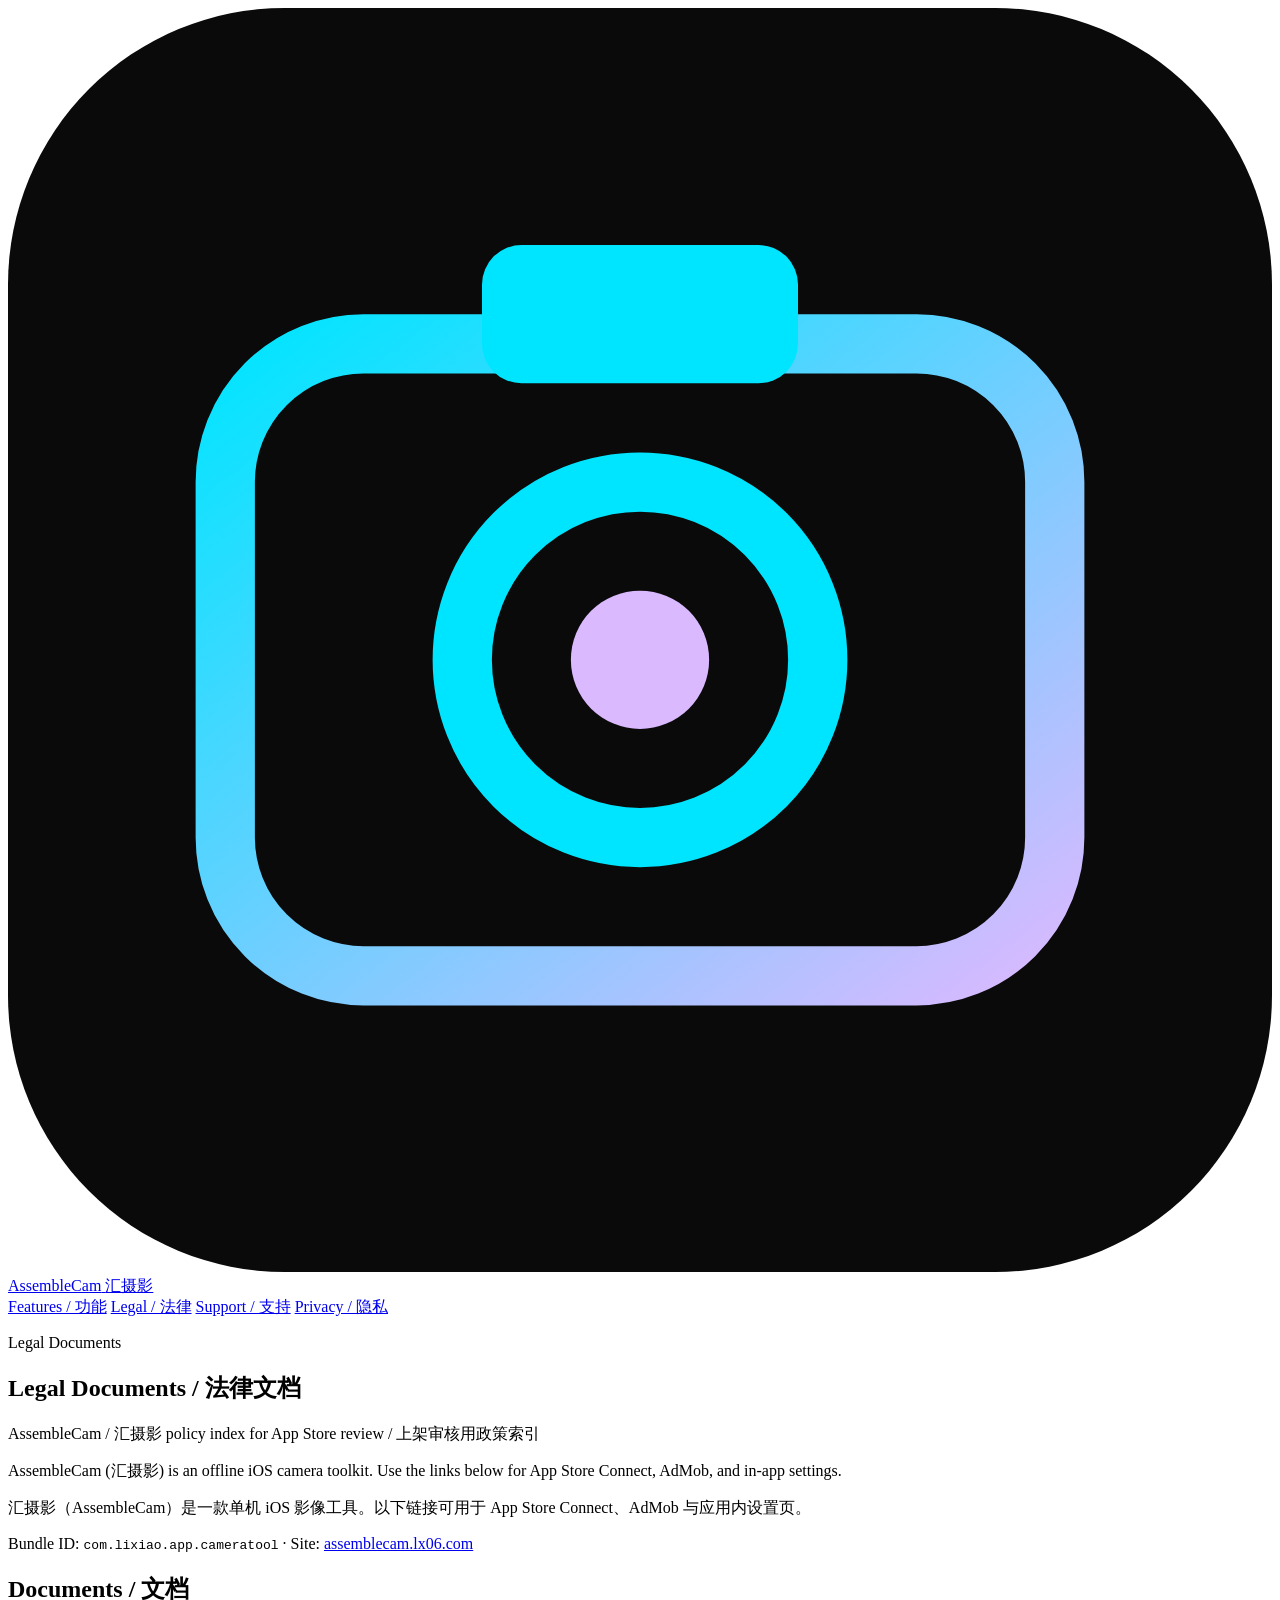
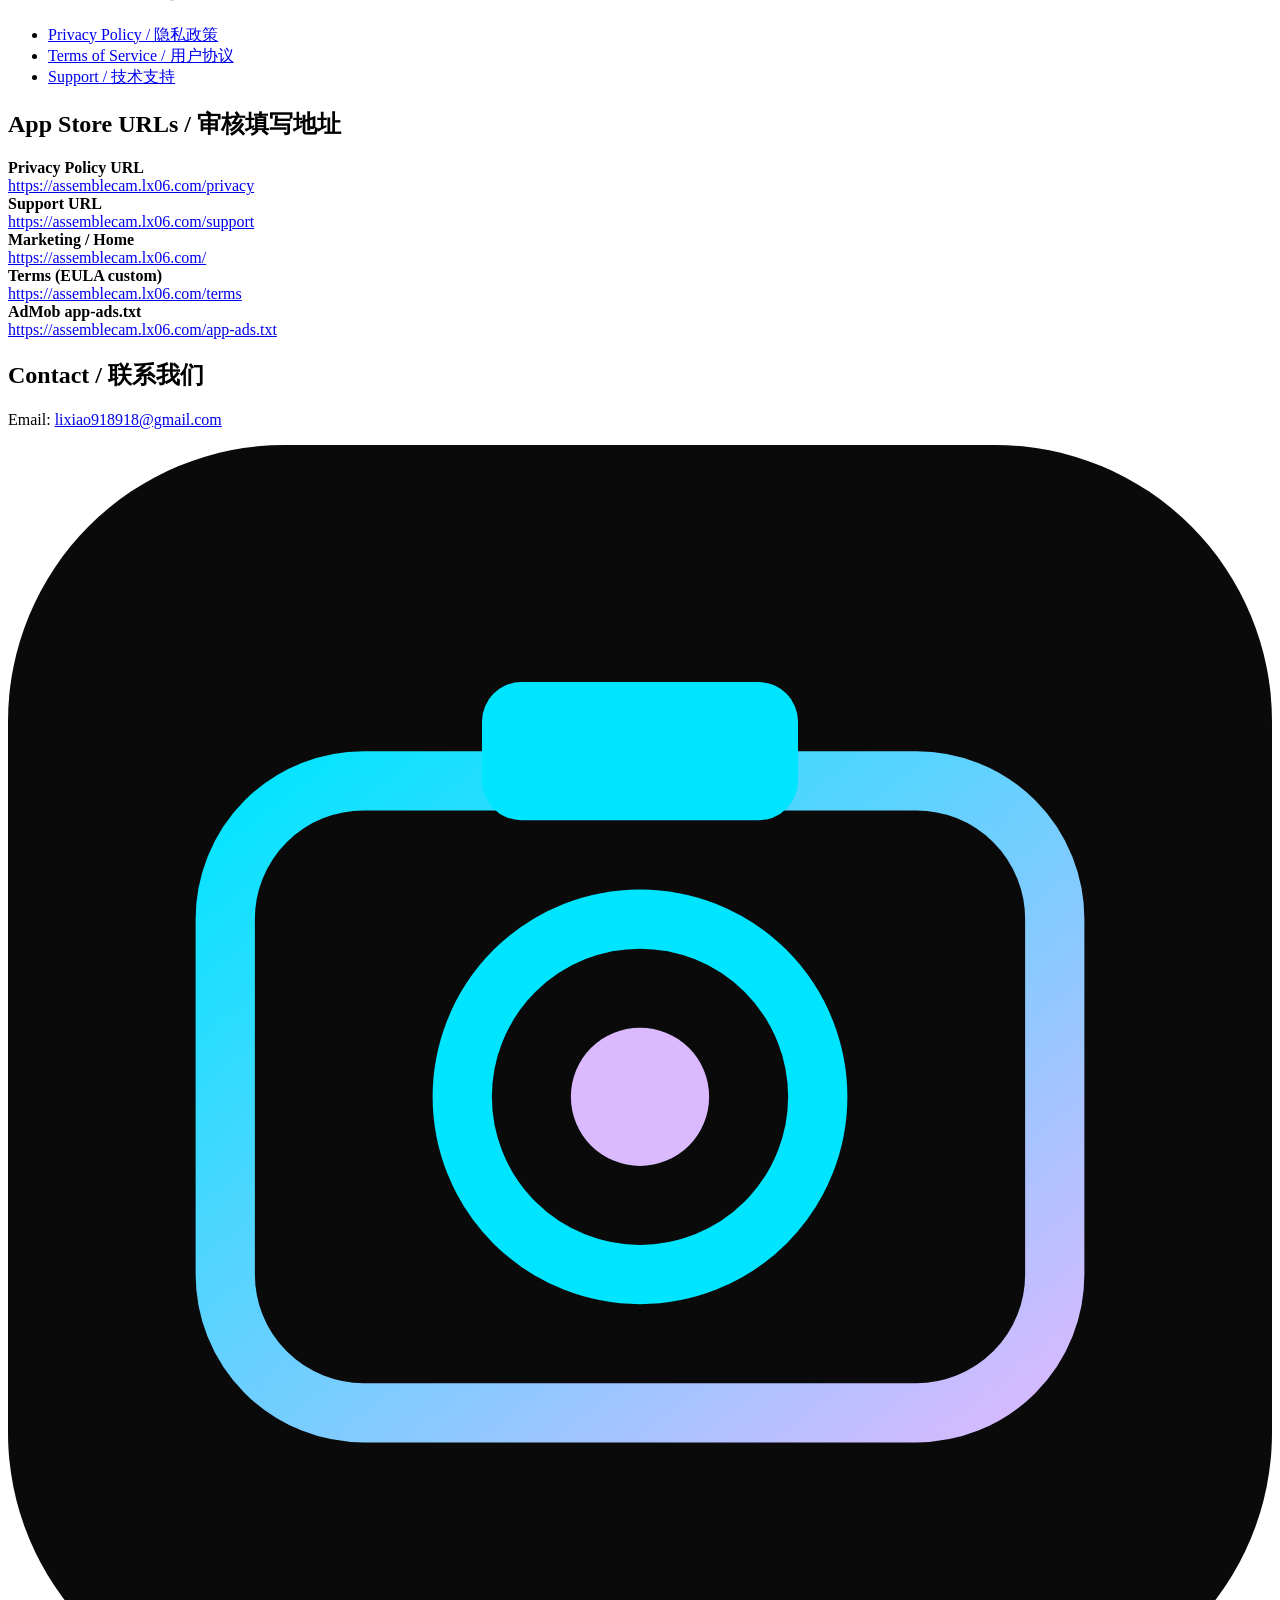
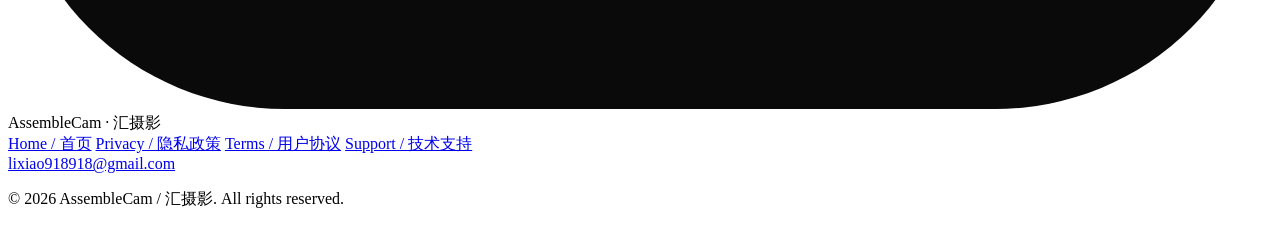
==== legal.html @ ac7c9813 "Add AssembleCam marketing and legal HTML pages" ====
<!DOCTYPE html>
<html lang="zh-CN">
<head>
  <meta charset="UTF-8">
  <meta name="viewport" content="width=device-width, initial-scale=1.0">
  <title>AssembleCam / 汇摄影 — Legal Documents</title>
  <link rel="preconnect" href="https://fonts.googleapis.com">
  <link rel="preconnect" href="https://fonts.gstatic.com" crossorigin>
  <link href="https://fonts.googleapis.com/css2?family=Hanken+Grotesk:wght@400;600;700&family=JetBrains+Mono:wght@500&display=swap" rel="stylesheet">
  <link rel="stylesheet" href="site.css">
  <link rel="icon" href="assets/logo.svg" type="image/svg+xml">
</head>
<body class="subpage">
  <div class="page-shell">
    <div class="page-bg" aria-hidden="true"></div>

    <header class="site-header">
      <div class="header-inner">
        <a href="index.html" class="logo">
          <img src="assets/logo.svg" alt="AssembleCam" class="logo-mark">
          <span>AssembleCam</span>
          <span class="logo-zh">汇摄影</span>
        </a>
        <nav class="header-nav">
          <a href="index.html#features">Features / 功能</a>
          <a href="legal.html" class="active">Legal / 法律</a>
          <a href="support.html">Support / 支持</a>
          <a href="privacy.html">Privacy / 隐私</a>
        </nav>
      </div>
    </header>

    <main class="page-center">
      <article class="page-card">
        <header class="page-card-head">
          <p class="hero-tag">Legal Documents</p>
          <h1>Legal Documents / 法律文档</h1>
          <p class="page-subtitle">AssembleCam / 汇摄影 policy index for App Store review / 上架审核用政策索引</p>
        </header>
        <div class="page-body">
          <p>AssembleCam (汇摄影) is an offline iOS camera toolkit. Use the links below for App Store Connect, AdMob, and in-app settings.</p>
          <p>汇摄影（AssembleCam）是一款单机 iOS 影像工具。以下链接可用于 App Store Connect、AdMob 与应用内设置页。</p>
          <p class="page-meta">Bundle ID: <code>com.lixiao.app.cameratool</code> · Site: <a href="https://assemblecam.lx06.com">assemblecam.lx06.com</a></p>

          <h2>Documents / 文档</h2>
          <ul class="doc-list">
            <li><a href="privacy.html">Privacy Policy / 隐私政策</a></li>
            <li><a href="terms.html">Terms of Service / 用户协议</a></li>
            <li><a href="support.html">Support / 技术支持</a></li>
          </ul>

          <h2>App Store URLs / 审核填写地址</h2>
          <div class="url-box">
            <strong>Privacy Policy URL</strong><br>
            <a href="https://assemblecam.lx06.com/privacy">https://assemblecam.lx06.com/privacy</a>
          </div>
          <div class="url-box">
            <strong>Support URL</strong><br>
            <a href="https://assemblecam.lx06.com/support">https://assemblecam.lx06.com/support</a>
          </div>
          <div class="url-box">
            <strong>Marketing / Home</strong><br>
            <a href="https://assemblecam.lx06.com/">https://assemblecam.lx06.com/</a>
          </div>
          <div class="url-box">
            <strong>Terms (EULA custom)</strong><br>
            <a href="https://assemblecam.lx06.com/terms">https://assemblecam.lx06.com/terms</a>
          </div>
          <div class="url-box">
            <strong>AdMob app-ads.txt</strong><br>
            <a href="https://assemblecam.lx06.com/app-ads.txt">https://assemblecam.lx06.com/app-ads.txt</a>
          </div>

          <h2>Contact / 联系我们</h2>
          <div class="contact-box">
            <p>Email: <a href="mailto:lixiao918918@gmail.com">lixiao918918@gmail.com</a></p>
          </div>
        </div>
      </article>
    </main>

    <footer class="site-footer">
      <div class="footer-inner">
        <div class="footer-brand">
          <img src="assets/logo.svg" alt="">
          <span>AssembleCam · 汇摄影</span>
        </div>
        <div class="footer-links">
          <a href="index.html">Home / 首页</a>
          <a href="privacy.html">Privacy / 隐私政策</a>
          <a href="terms.html">Terms / 用户协议</a>
          <a href="support.html">Support / 技术支持</a>
        </div>
        <div class="footer-contact">
          <a href="mailto:lixiao918918@gmail.com">lixiao918918@gmail.com</a>
        </div>
        <p class="footer-copy">&copy; 2026 AssembleCam / 汇摄影. All rights reserved.</p>
      </div>
    </footer>
  </div>
</body>
</html>
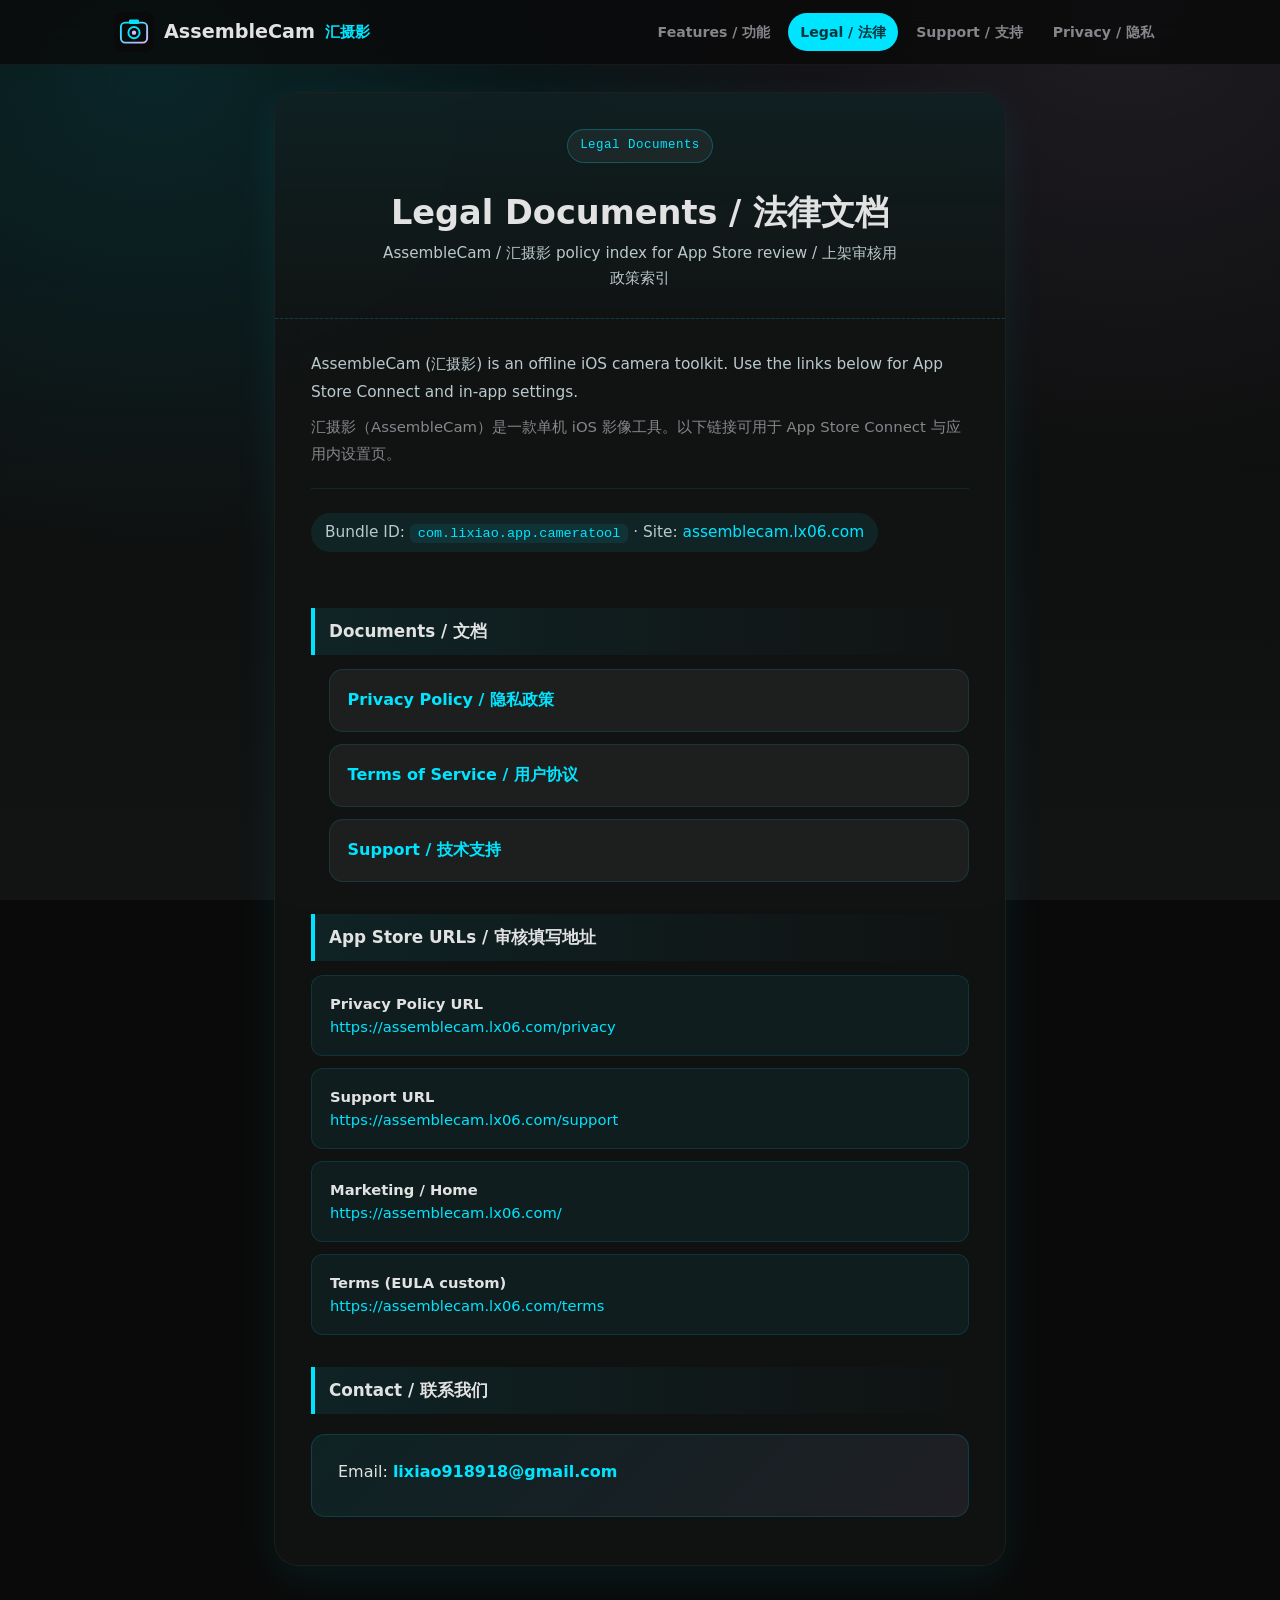
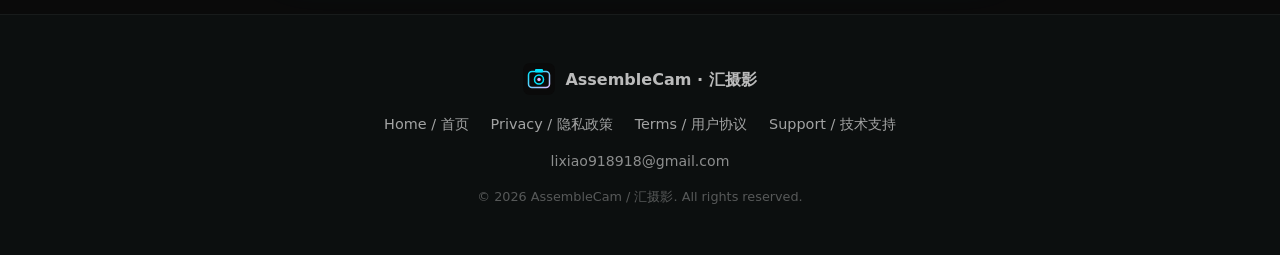
==== commit 8f510e08: "Align legal pages with no-ads buyout-only policy. Remove tracking/AdMob/subscription claims and app-" ====
--- a/legal.html
+++ b/legal.html
@@ -38,8 +38,8 @@
           <p class="page-subtitle">AssembleCam / 汇摄影 policy index for App Store review / 上架审核用政策索引</p>
         </header>
         <div class="page-body">
-          <p>AssembleCam (汇摄影) is an offline iOS camera toolkit. Use the links below for App Store Connect, AdMob, and in-app settings.</p>
-          <p>汇摄影（AssembleCam）是一款单机 iOS 影像工具。以下链接可用于 App Store Connect、AdMob 与应用内设置页。</p>
+          <p>AssembleCam (汇摄影) is an offline iOS camera toolkit. Use the links below for App Store Connect and in-app settings.</p>
+          <p>汇摄影（AssembleCam）是一款单机 iOS 影像工具。以下链接可用于 App Store Connect 与应用内设置页。</p>
           <p class="page-meta">Bundle ID: <code>com.lixiao.app.cameratool</code> · Site: <a href="https://assemblecam.lx06.com">assemblecam.lx06.com</a></p>
 
           <h2>Documents / 文档</h2>
@@ -65,10 +65,6 @@
           <div class="url-box">
             <strong>Terms (EULA custom)</strong><br>
             <a href="https://assemblecam.lx06.com/terms">https://assemblecam.lx06.com/terms</a>
-          </div>
-          <div class="url-box">
-            <strong>AdMob app-ads.txt</strong><br>
-            <a href="https://assemblecam.lx06.com/app-ads.txt">https://assemblecam.lx06.com/app-ads.txt</a>
           </div>
 
           <h2>Contact / 联系我们</h2>
--- a/site.css
+++ b/site.css
@@ -0,0 +1,565 @@
+*,
+*::before,
+*::after {
+  box-sizing: border-box;
+  margin: 0;
+  padding: 0;
+}
+
+:root {
+  --bg: #0A0A0A;
+  --surface: #121414;
+  --surface-2: #1e2020;
+  --surface-3: #282a2b;
+  --text: #e2e2e2;
+  --text-muted: #bac9cc;
+  --text-dim: #86868B;
+  --cyan: #00E5FF;
+  --cyan-soft: #c3f5ff;
+  --violet: #DAB9FF;
+  --glass: rgba(255, 255, 255, 0.05);
+  --outline: #3b494c;
+  --shadow: 0 12px 40px rgba(0, 229, 255, 0.08);
+  --radius: 24px;
+  --header-h: 64px;
+}
+
+html { scroll-behavior: smooth; }
+
+body {
+  font-family: "Hanken Grotesk", "Segoe UI", system-ui, sans-serif;
+  color: var(--text);
+  background: var(--bg);
+  line-height: 1.6;
+  overflow-x: hidden;
+}
+
+img { max-width: 100%; display: block; }
+a { color: var(--cyan); text-decoration: none; }
+code {
+  font-family: "JetBrains Mono", ui-monospace, monospace;
+  font-size: 0.88em;
+}
+
+.site-header {
+  position: fixed;
+  top: 0; left: 0; right: 0;
+  z-index: 100;
+  background: rgba(10, 10, 10, 0.82);
+  backdrop-filter: blur(16px);
+  border-bottom: 1px solid var(--glass);
+}
+
+.header-inner {
+  max-width: 1100px;
+  margin: 0 auto;
+  padding: 12px 24px;
+  display: flex;
+  align-items: center;
+  justify-content: space-between;
+  min-height: var(--header-h);
+}
+
+.logo {
+  display: flex;
+  align-items: center;
+  gap: 10px;
+  font-size: 1.2rem;
+  font-weight: 700;
+  color: var(--text);
+}
+
+.logo-mark {
+  width: 40px;
+  height: 40px;
+}
+
+.logo-zh {
+  color: var(--cyan);
+  font-weight: 600;
+  font-size: 0.95rem;
+}
+
+.header-nav {
+  display: flex;
+  gap: 6px;
+  flex-wrap: wrap;
+  justify-content: flex-end;
+}
+
+.header-nav a {
+  font-size: 0.88rem;
+  font-weight: 600;
+  color: var(--text-dim);
+  padding: 8px 12px;
+  border-radius: 999px;
+  transition: color 0.2s, background 0.2s;
+}
+
+.header-nav a:hover {
+  color: var(--cyan);
+  background: var(--glass);
+}
+
+.header-nav a.active {
+  color: #00363d;
+  background: var(--cyan);
+}
+
+.hero {
+  position: relative;
+  min-height: 100vh;
+  display: flex;
+  align-items: center;
+  padding: 110px 24px 72px;
+  overflow: hidden;
+}
+
+.hero-bg {
+  position: absolute;
+  inset: 0;
+  background:
+    radial-gradient(ellipse at 18% 20%, rgba(0, 229, 255, 0.18), transparent 48%),
+    radial-gradient(ellipse at 82% 8%, rgba(218, 185, 255, 0.16), transparent 42%),
+    radial-gradient(ellipse at 50% 100%, rgba(0, 218, 243, 0.08), transparent 40%),
+    linear-gradient(180deg, #0A0A0A 0%, #121414 100%);
+  z-index: 0;
+}
+
+.hero-content {
+  position: relative;
+  z-index: 1;
+  max-width: 1100px;
+  margin: 0 auto;
+  width: 100%;
+  display: grid;
+  grid-template-columns: 1.15fr 0.85fr;
+  gap: 40px;
+  align-items: center;
+}
+
+.hero-tag {
+  display: inline-block;
+  font-family: "JetBrains Mono", ui-monospace, monospace;
+  font-size: 0.78rem;
+  font-weight: 500;
+  letter-spacing: 0.04em;
+  color: var(--cyan);
+  background: var(--glass);
+  border: 1px solid rgba(0, 229, 255, 0.25);
+  padding: 6px 12px;
+  border-radius: 999px;
+  margin-bottom: 18px;
+}
+
+.hero-text h1 {
+  font-size: clamp(2.2rem, 5vw, 3.4rem);
+  font-weight: 700;
+  line-height: 1.12;
+  letter-spacing: -0.02em;
+  margin-bottom: 18px;
+}
+
+.highlight {
+  color: var(--cyan);
+}
+
+.hero-desc {
+  font-size: 1.02rem;
+  color: var(--text-muted);
+  max-width: 520px;
+  margin-bottom: 14px;
+}
+
+.hero-actions {
+  display: flex;
+  gap: 12px;
+  flex-wrap: wrap;
+  margin-top: 18px;
+}
+
+.btn {
+  display: inline-flex;
+  align-items: center;
+  justify-content: center;
+  padding: 12px 22px;
+  border-radius: 999px;
+  font-weight: 700;
+  font-size: 0.95rem;
+  transition: transform 0.2s, box-shadow 0.2s;
+}
+
+.btn:hover { transform: translateY(-2px); }
+
+.btn-primary {
+  background: var(--cyan);
+  color: #00363d;
+  box-shadow: 0 8px 28px rgba(0, 229, 255, 0.28);
+}
+
+.btn-secondary {
+  background: var(--glass);
+  color: var(--cyan-soft);
+  border: 1px solid rgba(0, 229, 255, 0.28);
+}
+
+.btn-lg { padding: 14px 28px; font-size: 1rem; }
+
+.hero-visual {
+  display: flex;
+  flex-direction: column;
+  align-items: center;
+  gap: 18px;
+}
+
+.brand-orb {
+  width: min(240px, 58vw);
+  animation: float 3.2s ease-in-out infinite;
+  filter: drop-shadow(0 16px 32px rgba(0, 229, 255, 0.28));
+}
+
+@keyframes float {
+  0%, 100% { transform: translateY(0); }
+  50% { transform: translateY(-12px); }
+}
+
+.tool-chips {
+  display: flex;
+  flex-wrap: wrap;
+  gap: 8px;
+  justify-content: center;
+  max-width: 320px;
+}
+
+.tool-chips span {
+  font-family: "JetBrains Mono", ui-monospace, monospace;
+  font-size: 0.72rem;
+  color: var(--violet);
+  background: rgba(218, 185, 255, 0.08);
+  border: 1px solid rgba(218, 185, 255, 0.22);
+  padding: 6px 10px;
+  border-radius: 999px;
+}
+
+.section {
+  max-width: 1100px;
+  margin: 0 auto;
+  padding: 72px 24px;
+}
+
+.section-title {
+  text-align: center;
+  font-size: clamp(1.55rem, 3vw, 2rem);
+  font-weight: 700;
+  margin-bottom: 36px;
+}
+
+.feature-grid {
+  display: grid;
+  grid-template-columns: repeat(3, 1fr);
+  gap: 20px;
+}
+
+.feature-card {
+  background: var(--surface);
+  border: 1px solid var(--glass);
+  border-radius: var(--radius);
+  padding: 28px 22px;
+  box-shadow: var(--shadow);
+}
+
+.feature-card h3 {
+  font-size: 1.1rem;
+  margin-bottom: 10px;
+  color: var(--cyan-soft);
+}
+
+.feature-card p {
+  font-size: 0.92rem;
+  color: var(--text-muted);
+  margin-bottom: 8px;
+}
+
+.feature-icon {
+  width: 48px;
+  height: 48px;
+  border-radius: 14px;
+  display: grid;
+  place-items: center;
+  margin-bottom: 16px;
+  background: rgba(0, 229, 255, 0.1);
+  color: var(--cyan);
+  font-family: "JetBrains Mono", ui-monospace, monospace;
+  font-size: 0.78rem;
+  font-weight: 600;
+}
+
+.howto-steps {
+  list-style: none;
+  max-width: 640px;
+  margin: 0 auto;
+}
+
+.howto-steps li {
+  padding: 14px 0;
+  border-bottom: 1px dashed rgba(0, 229, 255, 0.18);
+  color: var(--text-muted);
+}
+
+.howto-steps strong { color: var(--cyan); }
+
+.download-card {
+  background: linear-gradient(135deg, rgba(0, 229, 255, 0.1), rgba(218, 185, 255, 0.08));
+  border: 1px solid rgba(0, 229, 255, 0.18);
+  border-radius: var(--radius);
+  padding: 44px;
+  display: flex;
+  align-items: center;
+  gap: 36px;
+}
+
+.download-card img { width: 96px; flex-shrink: 0; }
+.download-card h2 { font-size: 1.65rem; margin-bottom: 8px; }
+.download-card p { color: var(--text-muted); margin-bottom: 18px; }
+.download-note { font-size: 0.85rem !important; margin-top: 12px !important; margin-bottom: 0 !important; }
+
+.site-footer {
+  background: #0c0f0f;
+  border-top: 1px solid var(--glass);
+  color: rgba(226, 226, 226, 0.82);
+  padding: 48px 24px;
+}
+
+.footer-inner {
+  max-width: 1100px;
+  margin: 0 auto;
+  text-align: center;
+}
+
+.footer-brand {
+  display: flex;
+  align-items: center;
+  justify-content: center;
+  gap: 10px;
+  font-weight: 700;
+  margin-bottom: 18px;
+}
+
+.footer-brand img { width: 32px; height: 32px; }
+
+.footer-links {
+  display: flex;
+  justify-content: center;
+  gap: 22px;
+  flex-wrap: wrap;
+  margin-bottom: 14px;
+}
+
+.footer-links a { color: rgba(226, 226, 226, 0.7); font-size: 0.9rem; }
+.footer-links a:hover { color: var(--cyan); }
+
+.footer-contact { font-size: 0.88rem; margin-bottom: 14px; }
+.footer-contact a { color: rgba(226, 226, 226, 0.6); }
+.footer-copy { font-size: 0.8rem; color: rgba(226, 226, 226, 0.35); }
+
+@media (max-width: 768px) {
+  .hero-content { grid-template-columns: 1fr; text-align: center; }
+  .hero-desc { margin-left: auto; margin-right: auto; }
+  .hero-actions { justify-content: center; }
+  .hero-visual { order: -1; }
+  .feature-grid { grid-template-columns: 1fr; }
+  .download-card { flex-direction: column; text-align: center; padding: 28px 20px; }
+  .header-nav { display: none; }
+}
+
+body.subpage { background: var(--bg); }
+
+.page-shell {
+  position: relative;
+  min-height: 100vh;
+  display: flex;
+  flex-direction: column;
+}
+
+.page-bg {
+  position: fixed;
+  inset: 0;
+  background:
+    radial-gradient(ellipse at 12% 8%, rgba(0, 229, 255, 0.12), transparent 42%),
+    radial-gradient(ellipse at 88% 0%, rgba(218, 185, 255, 0.1), transparent 38%),
+    linear-gradient(180deg, #0A0A0A 0%, #121414 100%);
+  z-index: 0;
+  pointer-events: none;
+}
+
+.page-center {
+  position: relative;
+  z-index: 1;
+  flex: 1;
+  width: 100%;
+  max-width: 780px;
+  margin: 0 auto;
+  padding: calc(var(--header-h) + 28px) 24px 48px;
+}
+
+.page-card {
+  background: rgba(18, 20, 20, 0.92);
+  backdrop-filter: blur(12px);
+  border-radius: var(--radius);
+  box-shadow: var(--shadow);
+  border: 1px solid var(--glass);
+  overflow: hidden;
+}
+
+.page-card-head {
+  text-align: center;
+  padding: 36px 36px 28px;
+  background: linear-gradient(180deg, rgba(0, 229, 255, 0.06), transparent);
+  border-bottom: 1px dashed rgba(0, 229, 255, 0.15);
+}
+
+.page-card-head h1 {
+  font-size: clamp(1.55rem, 4vw, 2.1rem);
+  font-weight: 700;
+  margin: 12px 0 8px;
+  line-height: 1.2;
+}
+
+.page-subtitle {
+  font-size: 0.95rem;
+  color: var(--text-muted);
+  max-width: 520px;
+  margin: 0 auto;
+}
+
+.page-body { padding: 32px 36px 40px; }
+
+.page-body > p {
+  font-size: 0.96rem;
+  line-height: 1.8;
+  color: var(--text-muted);
+}
+
+.page-body > p + p:not(.page-meta) {
+  margin-top: 8px;
+  margin-bottom: 24px;
+  padding-bottom: 20px;
+  border-bottom: 1px solid rgba(0, 229, 255, 0.1);
+  color: var(--text-dim);
+  font-size: 0.93rem;
+}
+
+.page-body h2 {
+  font-size: 1.05rem;
+  font-weight: 700;
+  margin: 32px 0 14px;
+  padding: 10px 0 10px 14px;
+  border-left: 4px solid var(--cyan);
+  background: linear-gradient(90deg, rgba(0, 229, 255, 0.08), transparent);
+  border-radius: 0 8px 8px 0;
+}
+
+.page-body ul { padding-left: 1.1rem; margin: 8px 0 20px; }
+.page-body li { color: var(--text-muted); margin-bottom: 14px; line-height: 1.8; }
+.page-body li strong { color: var(--cyan-soft); }
+.page-body code {
+  background: rgba(0, 229, 255, 0.08);
+  color: var(--cyan);
+  padding: 2px 8px;
+  border-radius: 6px;
+}
+
+.page-meta {
+  display: inline-block;
+  font-size: 0.85rem;
+  color: var(--cyan);
+  background: rgba(0, 229, 255, 0.08);
+  padding: 6px 14px;
+  border-radius: 999px;
+  margin-bottom: 24px;
+}
+
+.page-meta em { font-style: normal; font-weight: 600; }
+
+.contact-box {
+  background: linear-gradient(135deg, rgba(0, 229, 255, 0.08), rgba(218, 185, 255, 0.08));
+  border-radius: 14px;
+  padding: 24px 26px;
+  margin: 20px 0 8px;
+  border: 1px solid rgba(0, 229, 255, 0.15);
+}
+
+.contact-box p { margin-bottom: 8px !important; padding-bottom: 0 !important; border-bottom: none !important; }
+.contact-box a { font-weight: 700; color: var(--cyan); }
+
+.doc-list { list-style: none; padding: 0; margin: 0 0 24px; }
+.doc-list li { margin-bottom: 12px; }
+.doc-list a {
+  display: block;
+  padding: 16px 18px;
+  background: var(--glass);
+  border-radius: 14px;
+  font-weight: 700;
+  color: var(--cyan);
+  border: 1px solid rgba(0, 229, 255, 0.12);
+  transition: transform 0.2s, box-shadow 0.2s;
+}
+.doc-list a:hover {
+  transform: translateY(-2px);
+  box-shadow: var(--shadow);
+  color: var(--violet);
+}
+
+.faq-list { list-style: none; padding: 0; }
+.faq-list li {
+  padding: 18px 0;
+  border-bottom: 1px dashed rgba(0, 229, 255, 0.15);
+  line-height: 1.75;
+}
+.faq-list li:last-child { border-bottom: none; }
+.faq-list strong { color: var(--cyan-soft); }
+
+.support-intro {
+  display: flex;
+  align-items: flex-start;
+  gap: 24px;
+  margin-bottom: 28px;
+  padding-bottom: 24px;
+  border-bottom: 1px dashed rgba(0, 229, 255, 0.15);
+}
+
+.support-intro p {
+  border-bottom: none !important;
+  margin-bottom: 12px !important;
+  padding-bottom: 0 !important;
+}
+
+.support-logo {
+  width: 88px;
+  flex-shrink: 0;
+  filter: drop-shadow(0 4px 16px rgba(0, 229, 255, 0.25));
+}
+
+.url-box {
+  background: rgba(0, 229, 255, 0.05);
+  border-radius: 12px;
+  padding: 16px 18px;
+  margin-bottom: 12px;
+  font-size: 0.92rem;
+  border: 1px solid rgba(0, 229, 255, 0.12);
+}
+
+.url-box a { word-break: break-all; }
+
+body.subpage .site-footer {
+  position: relative;
+  z-index: 1;
+  margin-top: auto;
+}
+
+@media (max-width: 768px) {
+  .page-center { padding: calc(var(--header-h) + 16px) 14px 32px; }
+  .page-card-head { padding: 28px 20px 22px; }
+  .page-body { padding: 24px 20px 32px; }
+  .support-intro { flex-direction: column; align-items: center; text-align: center; }
+}
